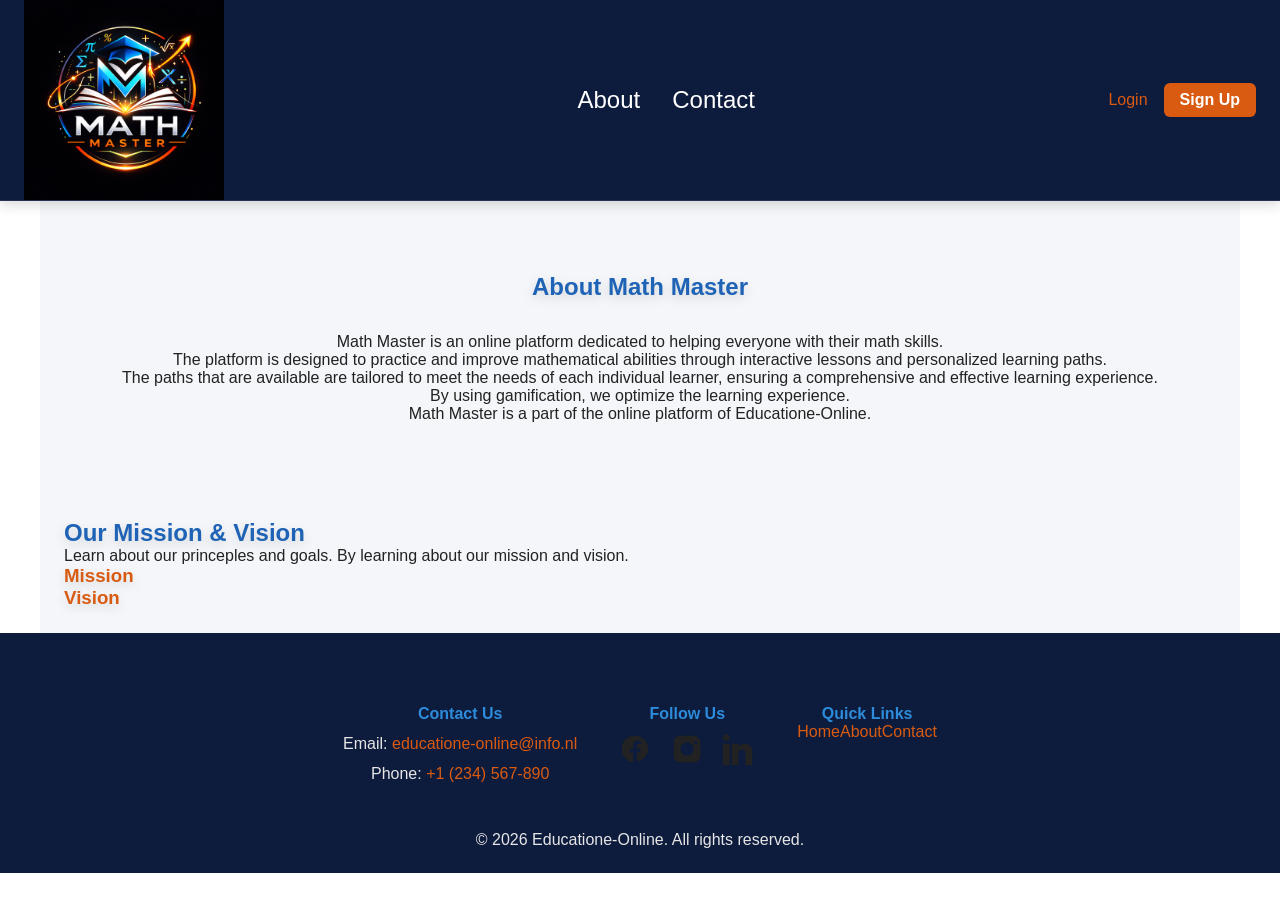
==== index.html @ 87268276 "first commit homepage, aboutpage and css" ====
<!DOCTYPE html>
<html lang="en">
<head>
    <meta charset="UTF-8">
    <meta name="viewport" content="width=device-width, initial-scale=1.0">
    <title>Math Master</title>
    <link rel="stylesheet" href="./src/css/style.css">
</head>
<body>
    <script type="module" src="./src/js/app.js"></script>
</body>
</html>
---- src/css/style.css ----
/* 1. Global Styles */
:root {
    /* Primary Colors */
    --color-primary: #1E63B5;
    --color-primary-dark: #0D1B3D;
    --color-primary-light: #2D8CDA;
    --color-primary-glow: #3FA9F5;

    /* Secondary Colors */
    --color-secondary: #D95B12;
    --color-secondary-bright: #FF7A1A;
    --color-secondary-soft: #FFB347;

    /* Neutral Colors */
    --color-bg-dark: #0D1B3D;
    --color-bg-light: #F4F6F9;
    --color-text-dark: #222222;
    --color-text-light: #FFFFFF;
    --color-text-muted: #E6E6E6;

    /* Effect & Accent Colors */
    --color-glow-gold: #FFD84D;
    --color-accent-cyan: #00E5FF;

    /* Gradients */
    --gradient-primary: linear-gradient(135deg, #1E63B5, #2D8CDA);
    --gradient-secondary: linear-gradient(135deg, #D95B12, #FF7A1A);
    --gradient-hero: linear-gradient(135deg, #0D1B3D 0%, #1E63B5 60%, #D95B12 100%);

    /* Button System */
    --btn-primary-bg: var(--color-primary);
    --btn-primary-hover: #174F90;
    --btn-secondary-bg: var(--color-secondary);
    --btn-secondary-hover: #B94C0F;

    /* Borders & Shadows */
    --border-light: #ffffff1a;
    --shadow-soft: 0 4px 12px #00000026;
    --shadow-glow-blue: 0 0 12px #2d8cda99;
    --shadow-glow-orange: 0 0 12px #d95b1299;
}

* {
    margin: 0;
    padding: 0;
    box-sizing: border-box;
    font-family: 'Segoe UI', Tahoma, Geneva, Verdana, sans-serif;
    color: var(--color-text-dark);
}

/* 2. Typography Styles */
h1, h2 {
    color: var(--color-primary);
    text-shadow: var(--shadow-soft);
}

h3 {
    color: var(--color-secondary);
    text-shadow: var(--shadow-soft);
}
/* 3. Layout Styles */
/* 4. Header Styles */
header {
    position: sticky;
    top: 0;
    display: flex;
    flex-wrap: wrap;
    align-items: center;
    justify-content: space-between;
    margin: 0 auto;
    padding: 0 24px;
    width: 100%;
    background: var(--color-bg-dark);
    border-bottom: 1px solid var(--border-light);
    box-shadow: var(--shadow-soft);
}

/* Logo Styles */
.logo img {
    display: flex;
    flex-wrap: wrap;
    height: 200px;
}

/* Navigation Styles */
.nav {
    display: flex;
    flex-wrap: wrap;
    gap: 32px;
}

.nav a {
    text-decoration: none;
    color: var(--color-text-light);
    font-weight: 500;
    font-size: 24px;
    position: relative;
    transition: color 0.3s ease;
}

.nav a:hover {
    color: var(--color-primary-glow);
}

.nav a::after {
    content: "";
    position: absolute;
    bottom: -6px;
    left: 0;
    width: 0%;
    height: 2px;
    background: var(--gradient-secondary);
    transition: width 0.3s ease;
}

.nav a:hover::after {
    width: 100%;
}

/* Authentication Styles */
.auth {
    display: flex;
    flex-wrap: wrap;
    align-items: center;
    gap: 16px;
}

.login {
    text-decoration: none;
    color: var(--color-secondary);
    font-weight: 500;
    transition: color 0.3s ease;
}

.login:hover {
    color: var(--color-secondary-bright);
}

.signup {
    text-decoration: none;
    background: var(--color-secondary);
    color: var(--color-text-light);
    padding: 8px 16px;
    border-radius: 6px;
    font-weight: 600;
    transition: background 0.3s ease, transform 0.2s ease;
}

.signup:hover {
    background: var(--btn-secondary-hover);
    transform: translateY(-2px);
}

/* 5. Footer Styles */
footer {
    display: flex;
    flex-wrap: wrap;
    flex-direction: column;
    align-items: center;
    justify-content: center;
    padding: 24px;
    background: var(--color-bg-dark);
    color: var(--color-text-light);
    text-align: center;
}

footer h4 {
    color: var(--color-primary-light);
}

footer p {
    color: var(--color-text-muted);
}

footer a {
    color: var(--color-secondary);
    text-decoration: none;
    font-weight: 500;
    transition: color 0.3s ease;
}

footer a:hover {
    color: var(--color-secondary-bright);
}

.footer-content {
    display: flex;
    flex-wrap: wrap;
    flex-direction: row;
    gap: 32px;
    padding: 48px 24px;
}

.footer-contact {
    display: flex;
    flex-wrap: wrap;
    flex-direction: column;
    gap: 12px;
}

.footer-social {
    display: inline;
    flex-wrap: wrap;
    flex-direction: row;
    gap: 12px;
}

.social-link {
    display: inline-block;
    margin: 10px;
    transition: 0.3s;
    color: var(--color-secondary);
}

.social-link:hover {
    color: var(--color-secondary-bright);
    transform: translateY(-2px);
}

.footer-contact {
    display: flex;
    flex-wrap: wrap;
    flex-direction: column;
    gap: 12px;
}


/* 6. Main Content Styles */
main {
    display: flex;
    flex-wrap: wrap;
    flex-direction: column;
    gap: 48px;
    max-width: 1200px;
    margin: 0 auto;
    padding: 24px;
    background: var(--color-bg-light);
}

/* Home Page */
#intro {
    display: flex;
    flex-wrap: wrap;
    flex-direction: column;
    align-items: center;
    justify-content: space-between;
    padding: 48px 24px;
}

#features {
    display: flex;
    flex-wrap: wrap;
    flex-direction: row;
    text-align: center;
    gap: 32px;
    padding: 48px 24px;
}

.feature {
    flex: 1;
    background: var(--color-bg-light);
    padding: 33px;
    border-radius: 8px;
    box-shadow: var(--shadow-soft);
}

.feature h2 {
    color: var(--color-secondary);
    margin-bottom: 16px;
}

.feature p {
    color: var(--color-text-dark);
    font-size: 18px;
}

.feature li {
    color: var(--color-text-dark);
    font-size: 18px;
    margin-bottom: 8px;
}

/* About Page */
#about {
    display: flex;
    flex-wrap: wrap;
    flex-direction: column;
    align-items: center;text-align: center;
    gap: 32px;
    padding: 48px 24px;
}
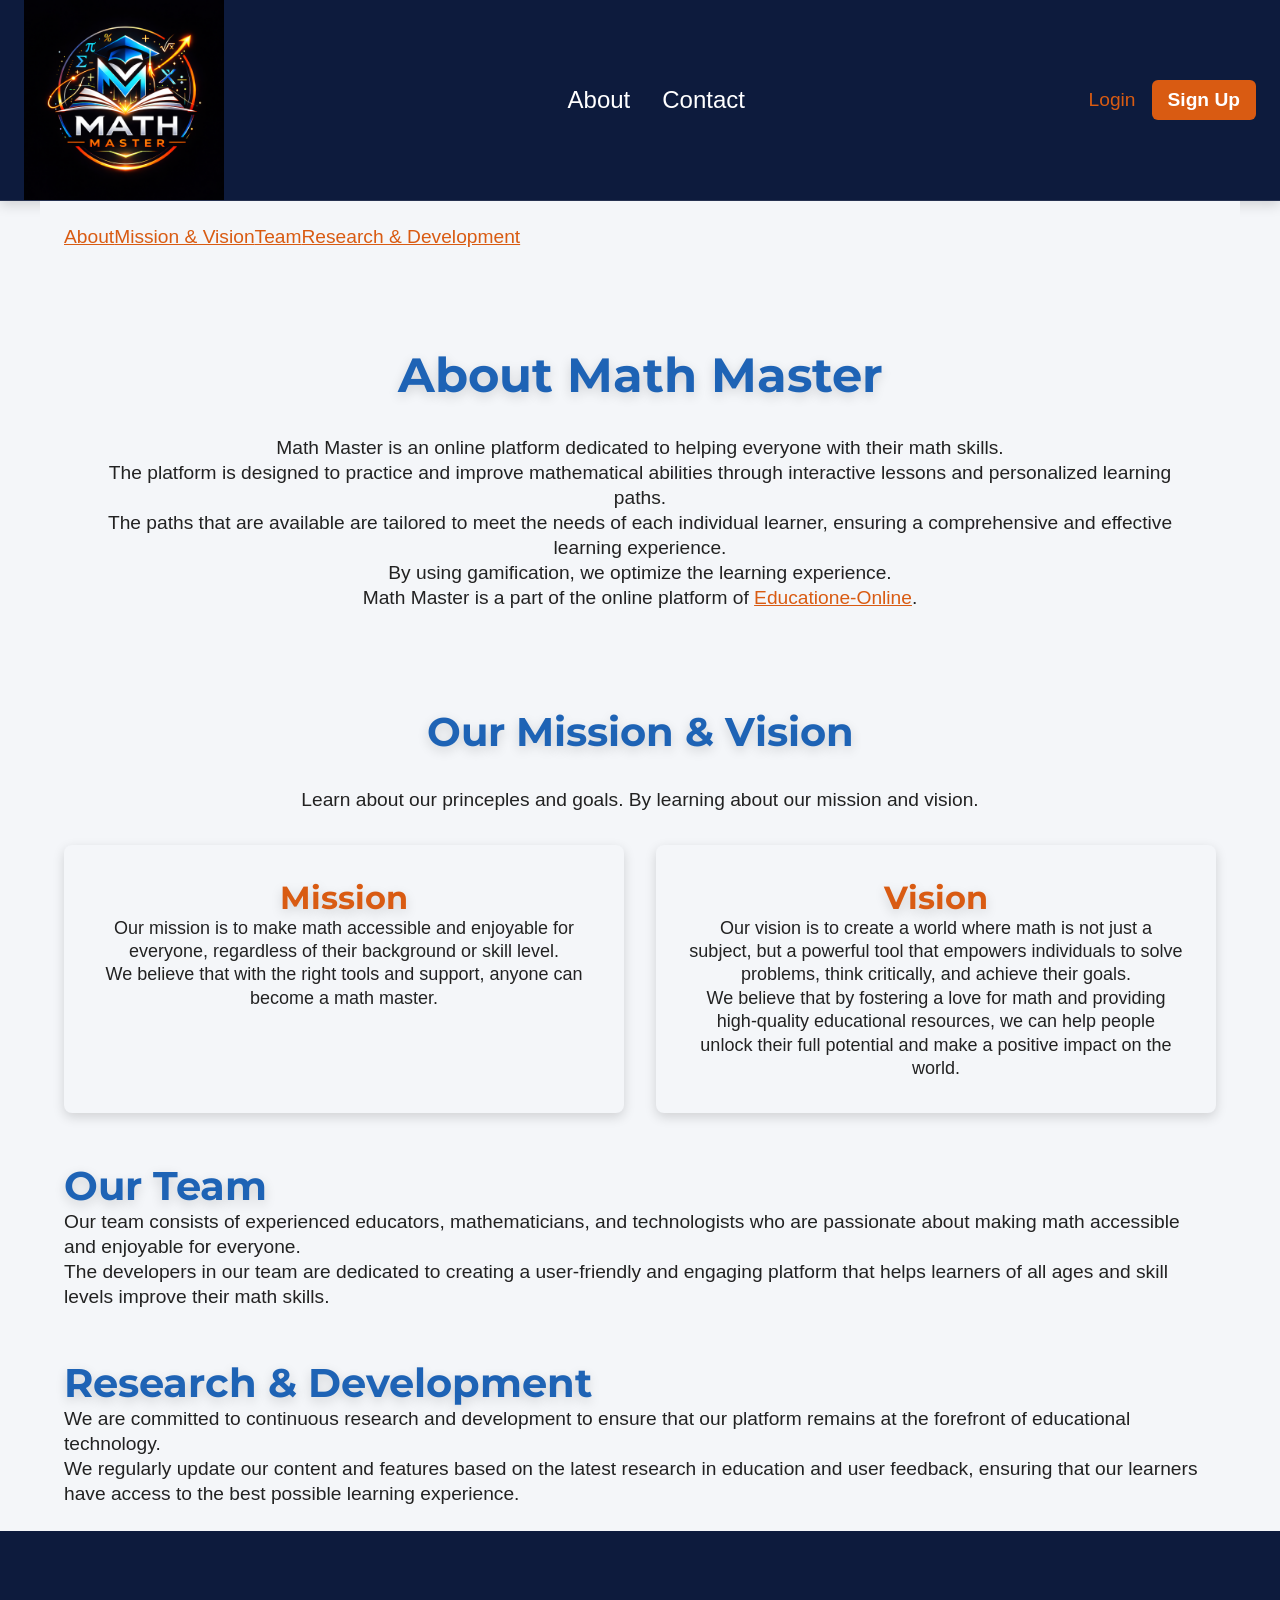
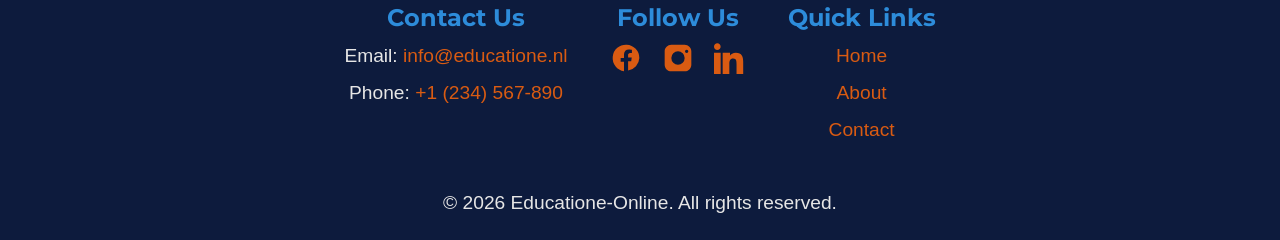
==== commit 44ef699c: "version 0.1 Login page added and updated the CSS" ====
--- a/index.html
+++ b/index.html
@@ -5,8 +5,11 @@
     <meta name="viewport" content="width=device-width, initial-scale=1.0">
     <title>Math Master</title>
     <link rel="stylesheet" href="./src/css/style.css">
+    <link rel="preconnect" href="https://fonts.googleapis.com">
+    <link rel="preconnect" href="https://fonts.gstatic.com" crossorigin>
+    <link href="https://fonts.googleapis.com/css2?family=Montserrat:ital,wght@0,100..900;1,100..900&display=swap" rel="stylesheet">
 </head>
 <body>
-    <script type="module" src="./src/js/app.js"></script>
+    <script type="module" src="./src/js/frontend/app.js"></script>
 </body>
 </html>
--- a/src/css/style.css
+++ b/src/css/style.css
@@ -1,4 +1,3 @@
-
 /* 1. Global Styles */
 :root {
     /* Primary Colors */
@@ -50,20 +49,48 @@
 }
 
 /* 2. Typography Styles */
-h1, h2 {
+h1 {
     color: var(--color-primary);
     text-shadow: var(--shadow-soft);
+    font-family: "Montserrat", sans-serif;
+    font-size: 3rem;
+}
+
+h2 {
+    color: var(--color-primary);
+    text-shadow: var(--shadow-soft);
+    font-family: "Montserrat", sans-serif;
+    font-size: 2.5rem;
 }
 
 h3 {
     color: var(--color-secondary);
     text-shadow: var(--shadow-soft);
-}
+    font-family: "Montserrat", sans-serif;
+    font-size: 2rem;
+}
+
+h4 {
+    color: var(--color-primary-light);
+    font-family: "Montserrat", sans-serif;
+    font-size: 1.5rem;
+}
+
+p {
+    color: var(--color-text-dark);
+    font-size: 1.2rem;
+    line-height: 1.3;
+}
+
+a {
+    color: var(--color-secondary);
+    font-size: 1.2rem;
+    line-height: 1.3;
+}
+
 /* 3. Layout Styles */
 /* 4. Header Styles */
 header {
-    position: sticky;
-    top: 0;
     display: flex;
     flex-wrap: wrap;
     align-items: center;
@@ -165,9 +192,7 @@
     text-align: center;
 }
 
-footer h4 {
-    color: var(--color-primary-light);
-}
+
 
 footer p {
     color: var(--color-text-muted);
@@ -218,6 +243,15 @@
     transform: translateY(-2px);
 }
 
+.social-link svg {
+    fill: var(--color-secondary);
+    transition: fill 0.3s ease;
+}
+
+.social-link:hover svg {
+    fill: var(--color-secondary-bright);
+}
+
 .footer-contact {
     display: flex;
     flex-wrap: wrap;
@@ -225,8 +259,19 @@
     gap: 12px;
 }
 
+.menu {
+    display: flex;
+    flex-wrap: wrap;
+    flex-direction: column;
+    gap: 12px;
+}
+
 
 /* 6. Main Content Styles */
+body {
+    background: var(--color-bg-light);
+}
+
 main {
     display: flex;
     flex-wrap: wrap;
@@ -291,4 +336,51 @@
     padding: 48px 24px;
 }
 
-
+#mission-vision {
+    display: flex;
+    flex-wrap: wrap;
+    flex-direction: column;
+    gap: 32px;
+    text-align: center;
+}
+
+.mission-vision-article {
+    display: flex;
+    flex-wrap: wrap;
+    flex-direction: row;
+    gap: 32px;
+    text-align: center;
+}
+
+/* Contact Page */
+
+/* Login Page */
+.login-container {
+    display: flex;
+    flex-wrap: wrap;
+    flex-direction: column;
+    align-items: center;
+    justify-content: center;
+    padding: 48px 24px;
+    /*background: ;*/
+}
+
+.login-label {
+    color: var(--color-secondary);
+    font-size: 1.5em;
+    font-weight: 600;
+    margin-bottom: 8px;
+}
+
+.login-input {
+    width: 100%;
+    min-width: 300px;
+    max-width: 400px;
+    padding: 12px;
+    border: 1px solid var(--border-light);
+    border-radius: 6px;
+    margin-bottom: 16px;
+    font-size: 1.2em;
+}
+
+/* 7. Media Queries */
